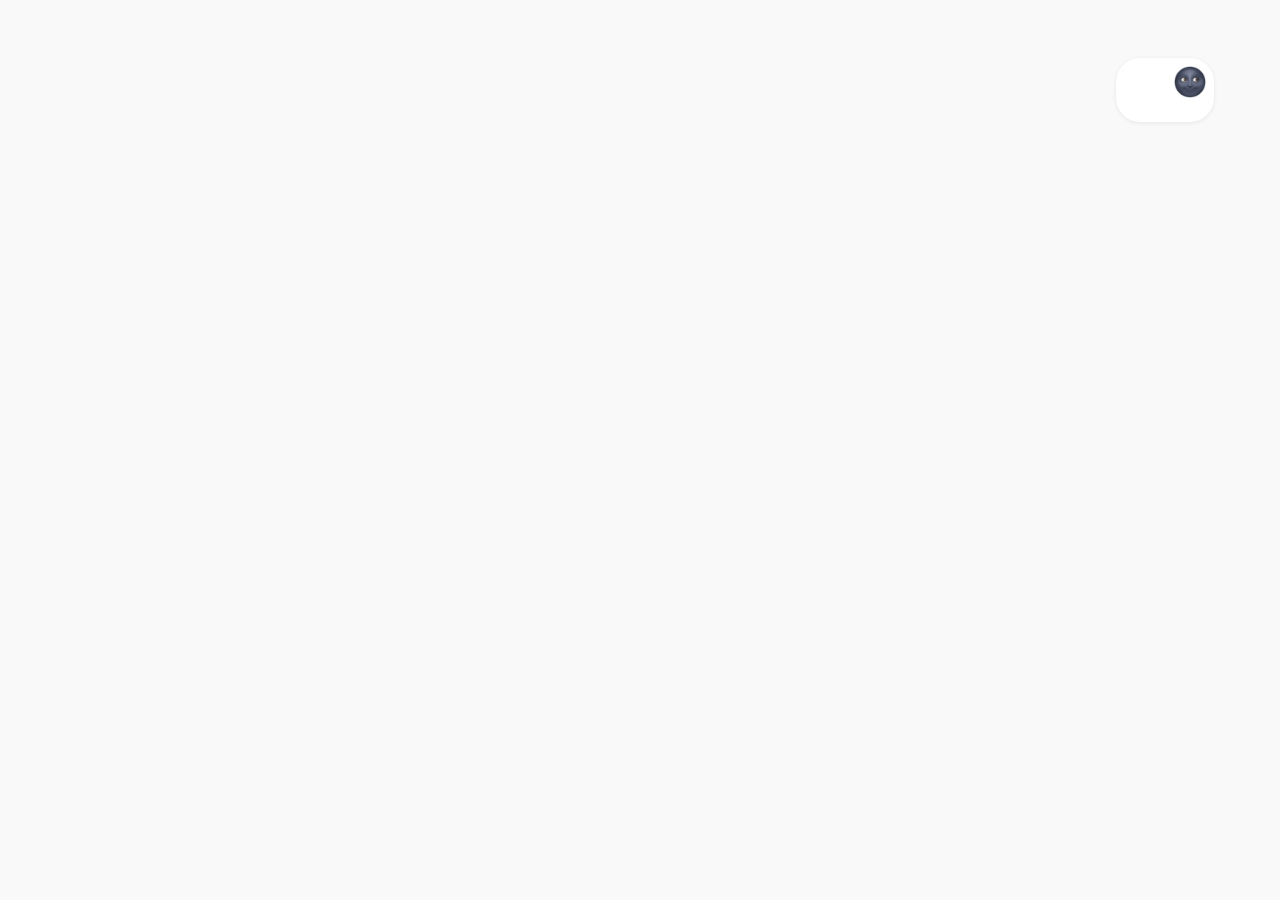
==== index.html @ c833b8cf "update asset url" ====
<!DOCTYPE html>
<html>

<head>
<meta name="viewport" content="width=device-width, initial-scale=1">
<script type="text/javascript" src="hello.js"></script>
<link rel="stylesheet" href="styles.css">
<link rel="icon" type="image/x-icon" src="assets/favicon.ico"/>
</head>

<body>


<div class="toggle"><img src="https://veronicaandrd.github.io/hello/assets/newmoon.png" class="newmoon"></div>


</body>
</html>
---- styles.css ----
body {
    background-color: #f9f9f9;
}

.toggle {
    position: relative;
    margin-top: 58px;
    margin-right: 58px;
    margin-left: auto;
    height: 48px;
    width: 82px;
    border-radius: 24px;
    padding: 8px;
    background-color: #ffffff;
    box-shadow: 0 1px 4px #00000014;
}

.newmoon {
    position: absolute;
    height: 32px;
    width: 32px;
    right: 8px;
}

.fullmoon {
    position: absolute;
    height: 32px;
    width: 32px;
    left: 8px;
}
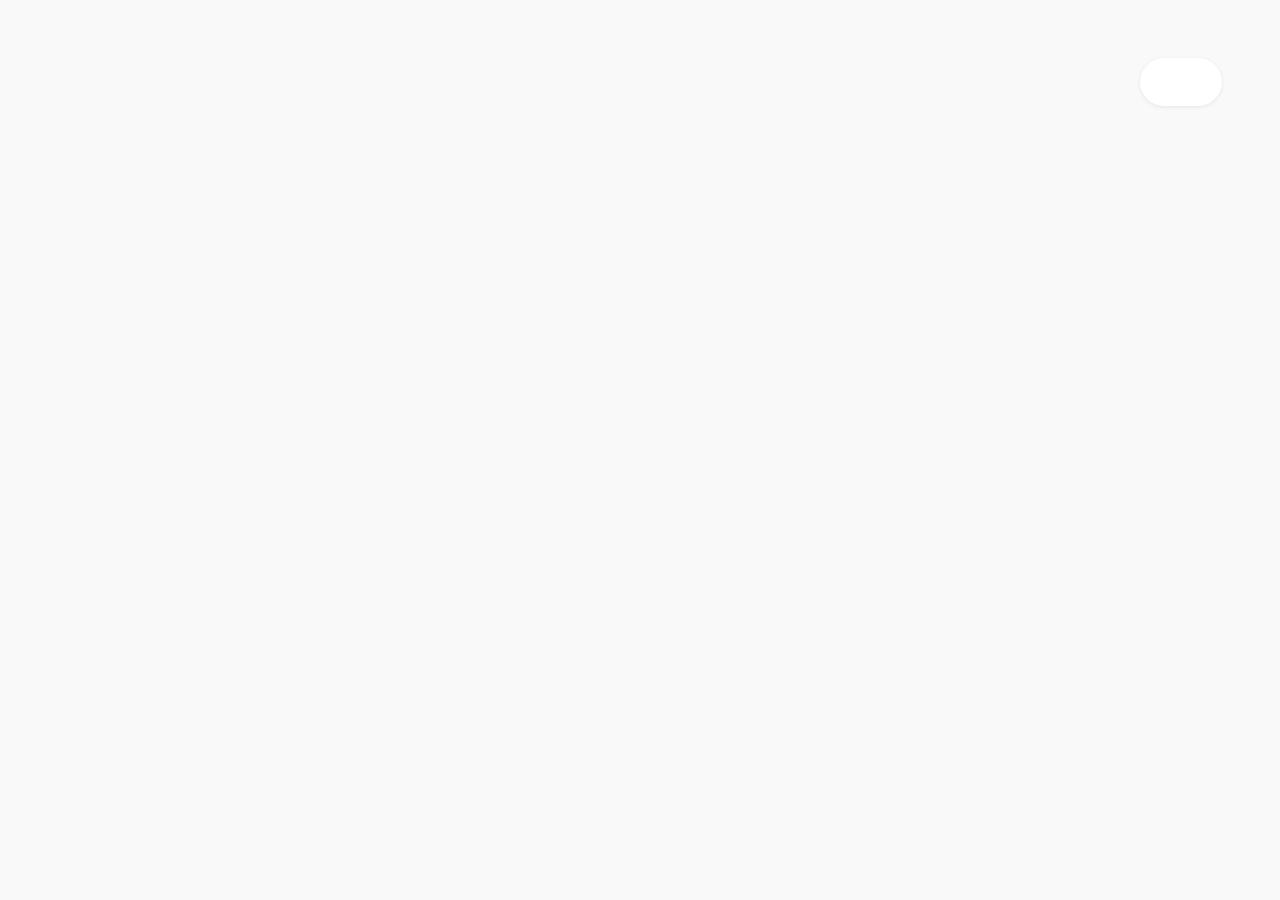
==== commit 441744b2: "add theme switch.html" ====
--- a/index.html
+++ b/index.html
@@ -1,5 +1,5 @@
 <!DOCTYPE html>
-<html>
+<html data-theme="light">
 
 <head>
 <meta name="viewport" content="width=device-width, initial-scale=1">
@@ -11,8 +11,49 @@
 <body>
 
 
-<div class="toggle"><img src="https://veronicaandrd.github.io/hello/assets/newmoon.png" class="newmoon"></div>
+<div data-theme-toggle class="toggle">
+    <div class="moon"></div>
+</div>
+  
+
+<script>
+  function calculateSettingAsThemeString({ localStorageTheme }) {
+  return localStorageTheme !== null ? localStorageTheme : "light";
+}
 
 
+function updateThemeOnHtmlEl({ theme }) {
+  document.querySelector("html").setAttribute("data-theme", theme);
+
+  const themedEl = document.querySelector(".theme-bg");
+  if (themedEl) {
+    const bgUrl = theme === "dark"
+      ? "url('/images/dark-background.jpg')"
+      : "url('/images/light-background.jpg')";
+    themedEl.style.backgroundImage = bgUrl;
+  }
+}
+
+
+const button = document.querySelector("[data-theme-toggle]");
+const localStorageTheme = localStorage.getItem("theme");
+
+
+let currentThemeSetting = calculateSettingAsThemeString({ localStorageTheme });
+
+
+updateThemeOnHtmlEl({ theme: currentThemeSetting });
+
+
+button.addEventListener("click", () => {
+  const newTheme = currentThemeSetting === "dark" ? "light" : "dark";
+
+  localStorage.setItem("theme", newTheme);
+  updateThemeOnHtmlEl({ theme: newTheme });
+
+  currentThemeSetting = newTheme;
+});
+
+  </script>
 </body>
 </html>
--- a/styles.css
+++ b/styles.css
@@ -3,14 +3,12 @@
 }
 
 .toggle {
-    position: relative;
-    margin-top: 58px;
-    margin-right: 58px;
-    margin-left: auto;
+    position: absolute;
+    top: 58px;
+    right: 58px;
     height: 48px;
     width: 82px;
     border-radius: 24px;
-    padding: 8px;
     background-color: #ffffff;
     box-shadow: 0 1px 4px #00000014;
 }
@@ -19,12 +17,19 @@
     position: absolute;
     height: 32px;
     width: 32px;
-    right: 8px;
+    margin: 8px;
+    right: 0;
 }
 
 .fullmoon {
     position: absolute;
     height: 32px;
     width: 32px;
-    left: 8px;
-}+    margin: 8px;
+    left: 0;
+}
+
+.newmoon:hover, .fullmoon:hover {
+    -webkit-transform: scaleX(-1);
+    transform: scaleX(-1);
+}
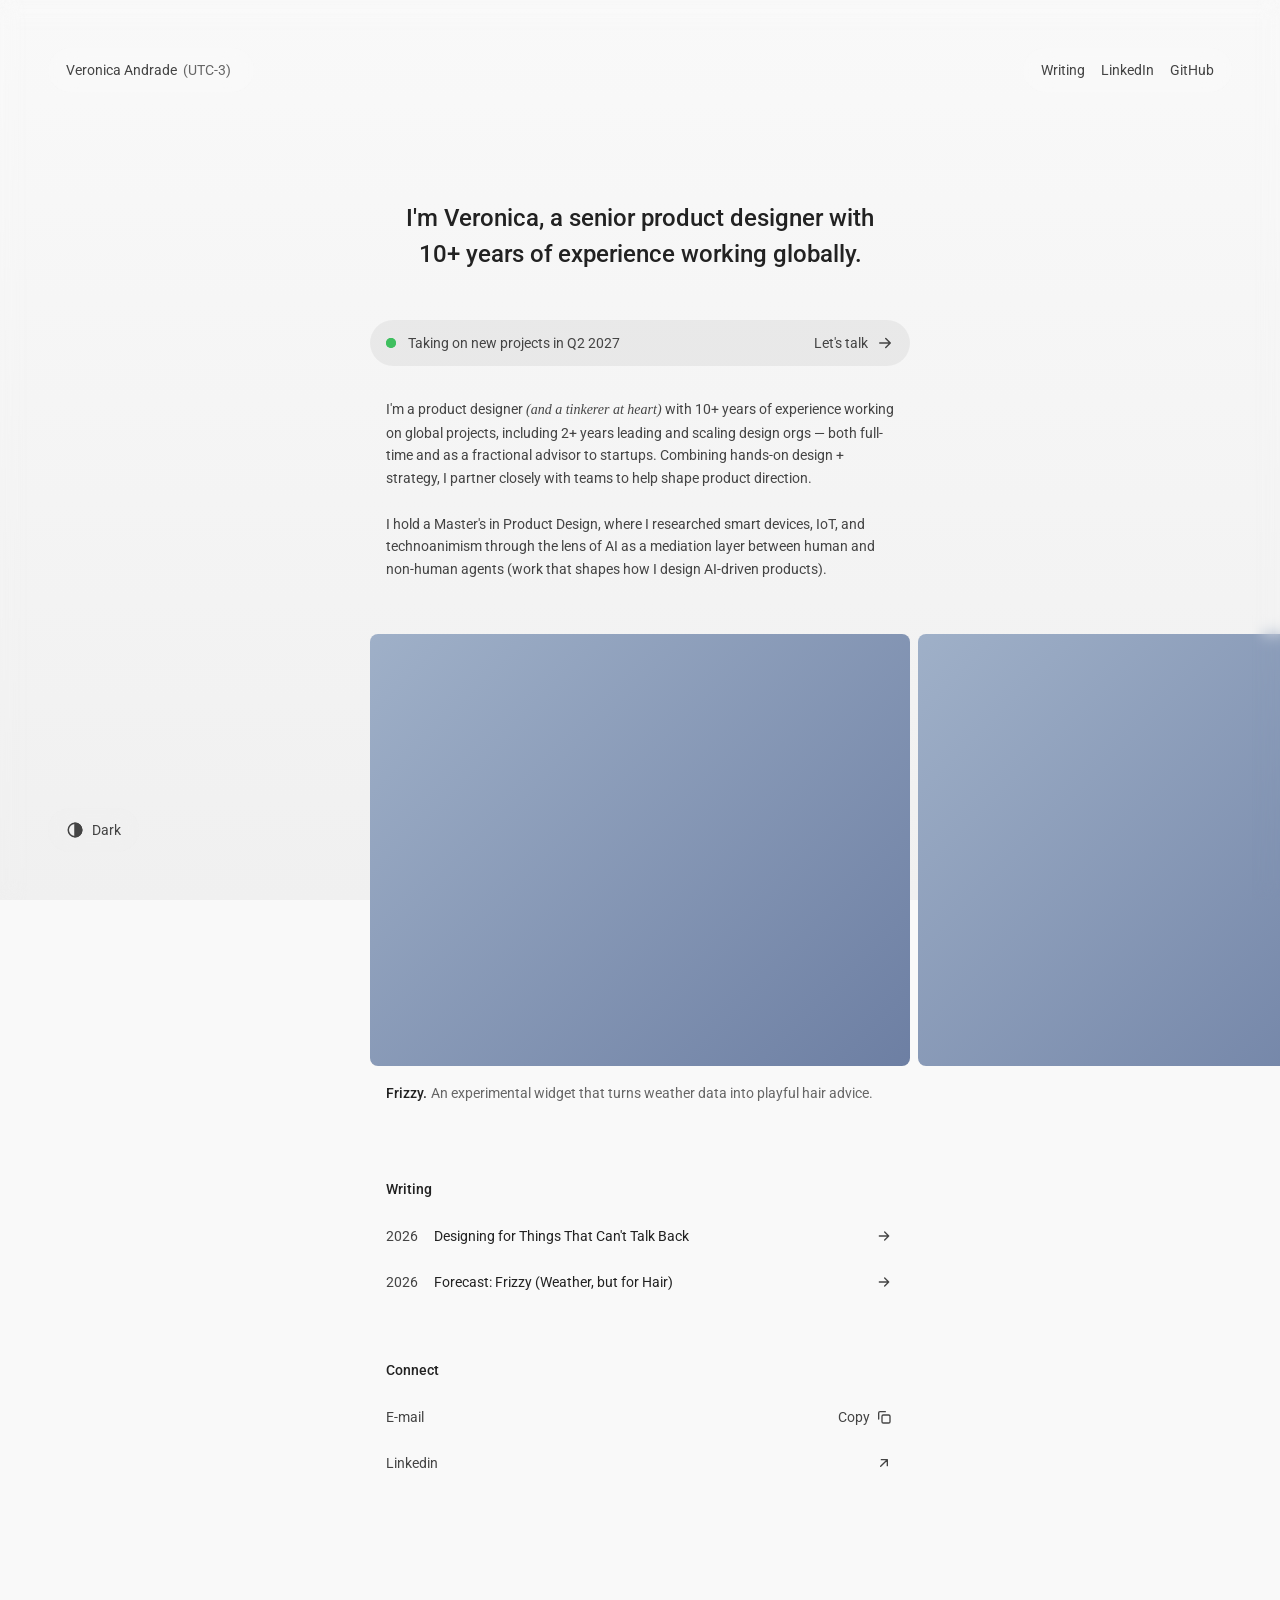
==== commit ed27d1a4: "Update repo" ====
--- a/index.html
+++ b/index.html
@@ -1,59 +1,124 @@
 <!DOCTYPE html>
-<html data-theme="light">
-
+<html lang="en" data-theme="light">
 <head>
-<meta name="viewport" content="width=device-width, initial-scale=1">
-<script type="text/javascript" src="hello.js"></script>
-<link rel="stylesheet" href="styles.css">
-<link rel="icon" type="image/x-icon" src="assets/favicon.ico"/>
+<meta charset="UTF-8">
+<meta name="viewport" content="width=device-width, initial-scale=1, viewport-fit=cover">
+<title>Veronica Andrade — Senior Product Designer</title>
+<link rel="preconnect" href="https://fonts.googleapis.com">
+<link rel="preconnect" href="https://fonts.gstatic.com" crossorigin>
+<link href="https://fonts.googleapis.com/css2?family=Roboto:ital,wght@0,400;0,500;0,700;1,400&display=swap" rel="stylesheet">
+<link rel="stylesheet" href="css/styles.css">
+<script>try{var t=localStorage.getItem("theme");if(t)document.documentElement.dataset.theme=t}catch(e){}</script>
 </head>
-
 <body>
 
+<div class="edge t"></div><div class="edge l"></div><div class="edge r"></div>
 
-<div data-theme-toggle class="toggle">
-    <div class="moon"></div>
+<!-- Fixed header -->
+<div class="pill pill-name reveal" style="--i:0">
+  <a href="/" id="home" aria-label="Veronica Andrade — home">Veronica Andrade</a>
+  <span class="tz" tabindex="0" aria-label="Local time in UTC-3">
+    <span class="utc">(UTC-3)</span><span class="time" id="time">--:--</span>
+  </span>
 </div>
-  
+<nav class="pill pill-nav reveal" style="--i:0" aria-label="Main">
+  <a href="#writing">Writing</a>
+  <a href="https://www.linkedin.com/in/veronica-andrade-649806123/" target="_blank" rel="noopener">LinkedIn</a>
+  <a href="https://github.com/veronicaandrd" target="_blank" rel="noopener">GitHub</a>
+</nav>
 
-<script>
-  function calculateSettingAsThemeString({ localStorageTheme }) {
-  return localStorageTheme !== null ? localStorageTheme : "light";
-}
+<!-- Fixed footer controls -->
+<div class="pill pill-theme reveal" style="--i:6">
+  <button id="theme" type="button" aria-label="Switch color theme">
+    <svg width="18" height="18" viewBox="0 0 24 24" fill="none" stroke="currentColor" stroke-width="2"><circle cx="12" cy="12" r="9"/><path d="M12 3a9 9 0 0 1 0 18z" fill="currentColor"/></svg>
+    <span id="theme-label">Dark</span>
+  </button>
+</div>
+<div class="pill pill-top" id="top">
+  <button type="button" id="top-btn">Top
+    <svg width="16" height="16" viewBox="0 0 24 24" fill="none" stroke="currentColor" stroke-width="2" stroke-linecap="round" stroke-linejoin="round"><path d="M12 19V5M5 12l7-7 7 7"/></svg>
+  </button>
+</div>
 
+<main>
+  <div class="col">
+    <h2 class="reveal" style="--i:1">I'm Veronica, a senior product designer with 10+ years of experience working globally.</h1>
 
-function updateThemeOnHtmlEl({ theme }) {
-  document.querySelector("html").setAttribute("data-theme", theme);
+    <a class="banner reveal" style="--i:2" href="#contact">
+      <span class="status"><span class="dot"></span>Taking on new projects in Q2 2027</span>
+      <span class="cta">Let's talk
+        <svg width="18" height="18" viewBox="0 0 24 24" fill="none" stroke="currentColor" stroke-width="2" stroke-linecap="round" stroke-linejoin="round"><path d="M5 12h14M13 6l6 6-6 6"/></svg>
+      </span>
+    </a>
 
-  const themedEl = document.querySelector(".theme-bg");
-  if (themedEl) {
-    const bgUrl = theme === "dark"
-      ? "url('/images/dark-background.jpg')"
-      : "url('/images/light-background.jpg')";
-    themedEl.style.backgroundImage = bgUrl;
-  }
-}
+    <div class="intro inset reveal" style="--i:3">
+      <p>I'm a product designer <em>(and a tinkerer at heart)</em> with 10+ years of experience working on global projects, including 2+ years leading and scaling design orgs — both full-time and as a fractional advisor to startups. Combining hands-on design + strategy, I partner closely with teams to help shape product direction.</p>
+      <p>I hold a Master's in Product Design, where I researched smart devices, IoT, and technoanimism through the lens of AI as a mediation layer between human and non-human agents (work that shapes how I design AI-driven products).</p>
+    </div>
+  </div>
 
+  <div class="carousel reveal" style="--i:4">
+    <div class="track" id="track">
+      <figure class="slide" style="--w:455px"
+        data-title="Frizzy."
+        data-caption="An experimental widget that turns weather data into playful hair advice.">
+        <video src="assets/frizzy02.mp4" autoplay muted loop playsinline></video>
+      </figure>
+      <figure class="slide" style="--w:496px"
+        data-title="Basilio."
+        data-caption="Exploring technoanimism through AI-mediated smart devices.">
+        <video src="assets/basilio02.mp4" autoplay muted loop playsinline></video>
+      </figure>
+      <figure class="slide" style="--w:520px"
+        data-title="IBM."
+        data-caption="Unlocking revenue potential with AI-Powered deal insights.">
+        <video src="assets/enterprise01.mp4" autoplay muted loop playsinline></video>
+      </figure>
+      <figure class="slide" style="--w:520px"
+        data-title="Domotica."
+        data-caption="A research-driven exploration of sustainable home energy.">
+        <img src="assets/glass.png"></video>
+      </figure>
+      <figure class="slide" style="--w:520px"
+        data-title="A Prompt a Day."
+        data-caption="Daily guided journaling, one prompt at a time.">
+        <img src="assets/prompts.png"></video>
+      </figure>
+    </div>
+    <div class="col inset">
+      <p class="caption" id="caption" aria-live="polite"></p>
+    </div>
+  </div>
 
-const button = document.querySelector("[data-theme-toggle]");
-const localStorageTheme = localStorage.getItem("theme");
+  <div class="col">
+    <section class="block reveal" style="--i:5" id="writing">
+      <h3 class="inset">Writing</h3>
+      <a class="row" href="./writing/designing-for-things-that-cant-talk-back.html">
+        <span class="l"><i>2026</i>Designing for Things That Can't Talk Back</span>
+        <span class="r"><svg viewBox="0 0 24 24" fill="none" stroke="currentColor" stroke-width="2" stroke-linecap="round" stroke-linejoin="round"><path d="M5 12h14M13 6l6 6-6 6"/></svg></span>
+      </a>
+      <a class="row" href="./writing/forecast-frizzy-weather-but-for-hair.html">
+        <span class="l"><i>2026</i>Forecast: Frizzy (Weather, but for Hair)</span>
+        <span class="r"><svg viewBox="0 0 24 24" fill="none" stroke="currentColor" stroke-width="2" stroke-linecap="round" stroke-linejoin="round"><path d="M5 12h14M13 6l6 6-6 6"/></svg></span>
+      </a>
+    </section>
 
+    <section class="block reveal" style="--i:5" id="contact">
+      <h3 class="inset">Connect</h3>
+      <button class="row" type="button" id="copy" data-email="veronicaandrd@gmail.com">
+        <span>E-mail</span>
+        <span class="r"><span id="copy-label">Copy</span>
+          <svg id="copy-icon" viewBox="0 0 24 24" fill="none" stroke="currentColor" stroke-width="2" stroke-linecap="round" stroke-linejoin="round"><rect x="9" y="9" width="12" height="12" rx="2"/><path d="M4 15V6a2 2 0 0 1 2-2h8"/></svg>
+        </span>
+      </button>
+      <a class="row ext" href="https://www.linkedin.com/in/veronica-andrade-649806123/" target="_blank" rel="noopener">
+        <span>Linkedin</span>
+        <span class="r"><svg viewBox="0 0 24 24" fill="none" stroke="currentColor" stroke-width="2" stroke-linecap="round" stroke-linejoin="round"><path d="M7 17 17 7M8 7h9v9"/></svg></span>
+      </a>
+    </section>
+  </div>
+</main>
 
-let currentThemeSetting = calculateSettingAsThemeString({ localStorageTheme });
-
-
-updateThemeOnHtmlEl({ theme: currentThemeSetting });
-
-
-button.addEventListener("click", () => {
-  const newTheme = currentThemeSetting === "dark" ? "light" : "dark";
-
-  localStorage.setItem("theme", newTheme);
-  updateThemeOnHtmlEl({ theme: newTheme });
-
-  currentThemeSetting = newTheme;
-});
-
-  </script>
+<script src="js/main.js" defer></script>
 </body>
 </html>
--- a/css/styles.css
+++ b/css/styles.css
@@ -0,0 +1,849 @@
+:root {
+  --col: 540px;
+  --gutter: max(16px, calc((100vw - var(--col)) / 2));
+  --bg1: #f9f9f9;
+  --bg2: #f0f0f0;
+  --text: #444444;
+  --strong: #222222;
+  --muted: #666666;
+  --code: #6f6f6f;
+  --border: #e2e2e2;
+  --pill: rgba(249, 249, 249, .5);
+  --pill2: rgba(240, 240, 240, .5);
+  --hover: rgba(0, 0, 0, .05);
+  --banner: rgba(0, 0, 0, .02);
+  --green: #3fbf5f;
+  --ease: cubic-bezier(.22, .8, .3, 1);
+}
+
+:root[data-theme="dark"] {
+  --bg1: #1d1d1d;
+  --bg2: #111;
+  --text: #DDDDDD;
+  --strong: #f9f9f9;
+  --muted: #8f8f8f;
+  --code: #aaaaaa;
+  --border: #444444;
+  --pill: rgba(30, 30, 30, .5);
+  --pill2: rgba(17, 17, 17, .5);
+  --hover: rgba(255, 255, 255, .05);
+  --banner: rgba(255, 255, 255, .05);
+}
+
+* {
+  box-sizing: border-box;
+  margin: 0;
+  padding: 0
+}
+
+html {
+  font-size: 14px;
+  scroll-behavior: smooth;
+  -webkit-text-size-adjust: 100%
+}
+
+body {
+  font-family: 'Roboto', system-ui, sans-serif;
+  font-size: 14px;
+  line-height: 1.6;
+  color: var(--text);
+  background: linear-gradient(180deg, var(--bg1) 0%, var(--bg2) 100%) fixed;
+  background-color: var(--bg1);
+  overflow-x: hidden;
+  transition: background-color .3s, color .3s;
+}
+
+a {
+  color: inherit;
+  text-decoration: none
+}
+
+button {
+  font: inherit;
+  color: inherit;
+  background: none;
+  border: 0;
+  cursor: pointer
+}
+
+strong,
+b {
+  font-weight: 500;
+  color: var(--strong)
+}
+
+:focus-visible {
+  outline: 2px solid var(--strong);
+  outline-offset: 2px
+}
+
+svg {
+  flex: none;
+  transition: transform .25s var(--ease)
+}
+
+/* ---------- Fixed pills ---------- */
+.pill {
+  position: fixed;
+  z-index: 50;
+  display: flex;
+  align-items: center;
+  gap: 4px;
+  padding: 11px 18px;
+  border-radius: 999px;
+  background: var(--pill);
+  -webkit-backdrop-filter: blur(14px);
+  backdrop-filter: blur(14px);
+}
+
+.pill a,
+.pill button,
+.pill .tz {
+  transition: none;
+}
+
+.pill a:hover,
+.pill button:hover {
+  color: var(--muted);
+}
+
+.pill-name {
+  top: calc(48px + env(safe-area-inset-top, 0px));
+  left: calc(48px + env(safe-area-inset-left, 0px));
+  padding-right: 12px
+}
+
+.pill-name a {
+  margin-right: -4px
+}
+
+.pill-nav {
+  top: calc(48px + env(safe-area-inset-top, 0px));
+  right: calc(48px + env(safe-area-inset-right, 0px));
+  gap: 16px;
+}
+
+.pill-theme {
+  bottom: calc(48px + env(safe-area-inset-bottom, 0px));
+  left: calc(48px + env(safe-area-inset-left, 0px));
+  background-color: var(--pill2);
+  -webkit-backdrop-filter: blur(14px);
+  backdrop-filter: blur(14px);
+}
+
+.pill-theme button {
+  display: flex;
+  align-items: center;
+  gap: 8px
+}
+
+.pill-top {
+  bottom: calc(48px + env(safe-area-inset-bottom, 0px));
+  right: calc(48px + env(safe-area-inset-right, 0px));
+  opacity: 0;
+  visibility: hidden;
+  transform: translateY(8px);
+  transition: opacity .3s, transform .3s var(--ease), visibility .3s;
+  background-color: var(--pill2);
+  -webkit-backdrop-filter: blur(14px);
+  backdrop-filter: blur(14px);
+  z-index: 0;
+}
+
+.pill-top.show {
+  opacity: 1;
+  visibility: visible;
+  transform: none
+}
+
+.pill-top button {
+  display: flex;
+  align-items: center;
+  gap: 6px
+}
+
+.pill-top button:hover svg {
+  transform: translateY(-2px)
+}
+
+/* UTC label swaps to local time on hover */
+.tz {
+  display: inline-grid;
+  color: var(--muted);
+  cursor: default;
+  padding-left: 6px
+}
+
+.tz span {
+  grid-area: 1/1;
+  transition: opacity .2s, filter .2s
+}
+
+.tz .time {
+  opacity: 0;
+  filter: blur(4px);
+  color: var(--muted);
+}
+
+.tz:hover .time,
+.tz:focus .time {
+  opacity: 1;
+  filter: none
+}
+
+.tz:hover .utc,
+.tz:focus .utc {
+  opacity: 0;
+  filter: blur(4px)
+}
+
+/* Blurred page edges */
+.edge {
+  position: fixed;
+  top: 0;
+  bottom: 0;
+  width: 28px;
+  z-index: 40;
+  pointer-events: none;
+  -webkit-backdrop-filter: blur(8px);
+  backdrop-filter: blur(8px);
+}
+
+.edge.l {
+  left: 0;
+  -webkit-mask-image: linear-gradient(to right, #000, transparent);
+  mask-image: linear-gradient(to right, #000, transparent)
+}
+
+.edge.r {
+  right: 0;
+  -webkit-mask-image: linear-gradient(to left, #000, transparent);
+  mask-image: linear-gradient(to left, #000, transparent)
+}
+
+/* ---------- Layout ---------- */
+main {
+  padding-top: 200px;
+  padding-bottom: 140px
+}
+
+.col {
+  width: var(--col);
+  max-width: calc(100% - 32px);
+  margin-inline: auto
+}
+
+.inset {
+  padding-inline: 16px
+}
+
+h2 {
+  font-size: 24px;
+  font-weight: 500;
+  line-height: 1.5;
+  text-align: center;
+  color: var(--strong);
+  max-width: 480px;
+  margin: 0 auto 48px;
+}
+
+h1 b {
+  color: var(--strong);
+  font-weight: 700
+}
+
+.intro p+p {
+  margin-top: 24px
+}
+
+.intro {
+  margin-top: 32px
+}
+
+/* Banner */
+.banner {
+  display: flex;
+  align-items: center;
+  justify-content: space-between;
+  gap: 12px;
+  padding: 12px 16px;
+  border-radius: 999px;
+  background: var(--hover);
+  transition: background .2s, transform .3s var(--ease);
+}
+
+.banner:hover {
+  background: var(--banner)
+}
+
+.banner:hover .cta {
+  transform: translateX(4px)
+}
+
+.banner .cta {
+  display: flex;
+  align-items: center;
+  gap: 8px;
+  white-space: nowrap;
+  transition: transform .25s var(--ease)
+}
+
+.status {
+  display: flex;
+  align-items: center;
+  gap: 12px
+}
+
+.dot {
+  position: relative;
+  width: 10px;
+  height: 10px;
+  border-radius: 50%;
+  background: var(--green)
+}
+
+.dot::after {
+  content: "";
+  position: absolute;
+  inset: 0;
+  border-radius: 50%;
+  background: var(--green);
+  animation: pulse 1.8s ease-out infinite;
+}
+
+@keyframes pulse {
+  0% {
+    transform: scale(1);
+    opacity: .7
+  }
+
+  100% {
+    transform: scale(3.2);
+    opacity: 0
+  }
+}
+
+/* Carousel */
+.carousel {
+  margin-top: 54px
+}
+
+.track {
+  display: flex;
+  gap: 8px;
+  height: 432px;
+  overflow-x: auto;
+  overflow-y: hidden;
+  padding-inline: var(--gutter);
+  scroll-snap-type: x proximity;
+  scroll-padding-inline: var(--gutter);
+  scrollbar-width: none;
+  -webkit-overflow-scrolling: touch;
+}
+
+.track::-webkit-scrollbar {
+  display: none
+}
+
+.slide {
+  flex: none;
+  width: 540px;
+  height: 100%;
+  border-radius: 8px;
+  overflow: hidden;
+  scroll-snap-align: start;
+  background: linear-gradient(135deg, #9fb0c8, #6d7fa3);
+}
+
+.slide img,
+.slide video {
+  width: 100%;
+  height: 100%;
+  object-fit: cover;
+  display: block
+}
+
+.caption {
+  margin-top: 16px;
+  color: var(--muted);
+  min-height: 3em;
+  transition: opacity .25s, filter .25s, transform .25s var(--ease);
+}
+
+.caption.swap {
+  opacity: 0;
+  filter: blur(5px);
+  transform: translateY(4px)
+}
+
+.caption b {
+  margin-right: 1px;
+}
+
+/* Lists */
+section.block {
+  margin-top: 54px
+}
+
+.block h3 {
+  font-size: 14px;
+  font-weight: 500;
+  color: var(--strong);
+  margin-bottom: 12px
+}
+
+.row {
+  display: flex;
+  align-items: center;
+  justify-content: space-between;
+  gap: 16px;
+  padding: 12px 18px 12px 16px;
+  border-radius: 32px;
+  width: 100%;
+  text-align: left;
+  transition: background .2s;
+}
+
+.row:hover {
+  background: var(--hover)
+}
+
+.row:hover .r {
+  transform: translateX(4px)
+}
+
+.row .l {
+  display: flex;
+  gap: 16px;
+  color: var(--strong)
+}
+
+.row .l i {
+  font-style: normal;
+  color: var(--text);
+  font-weight: 400
+}
+
+.row .r {
+  display: flex;
+  align-items: center;
+  gap: 6px;
+  transition: transform .25s var(--ease)
+}
+
+.row .r svg {
+  width: 16px;
+  height: 16px
+}
+
+/* Attention cue for the Contact section after the banner is clicked */
+#contact {
+  position: relative;
+  isolation: isolate
+}
+
+#contact::before {
+  content: "";
+  position: absolute;
+  inset: -12px -6px -8px;
+  z-index: -1;
+  border-radius: 18px;
+  background: var(--bg1);
+  opacity: 0;
+  pointer-events: none;
+}
+
+#contact.flash::before {
+  animation: attention 2s ease-in-out
+}
+
+@keyframes attention {
+  0% {
+    opacity: 1
+  }
+
+  25% {
+    opacity: 1
+  }
+
+  65% {
+    opacity: 1
+  }
+
+  100% {
+    opacity: 0
+  }
+}
+
+/* ---------- Load animation ---------- */
+.reveal {
+  opacity: 0;
+  filter: blur(10px);
+  transform: translateY(14px);
+  animation: in .9s var(--ease) forwards;
+  animation-delay: calc(var(--i, 0) * 90ms + 100ms)
+}
+
+@keyframes in {
+  to {
+    opacity: 1;
+    filter: blur(0);
+    transform: none
+  }
+}
+
+.pill.reveal {
+  animation-name: in-pill
+}
+
+@keyframes in-pill {
+  to {
+    opacity: 1;
+    filter: blur(0);
+    transform: none
+  }
+}
+
+.pill-top.reveal {
+  opacity: 0;
+  animation: none;
+  filter: none;
+  transform: translateY(8px)
+}
+
+.pill-top.reveal.show {
+  opacity: 1;
+  transform: none
+}
+
+@media (prefers-reduced-motion:reduce) {
+  html {
+    scroll-behavior: auto
+  }
+
+  .reveal {
+    animation: none;
+    opacity: 1;
+    filter: none;
+    transform: none
+  }
+
+  .dot::after {
+    animation: none
+  }
+}
+
+/* ---------- Mobile ---------- */
+@media (max-width:640px) {
+
+  .pill-name,
+  .pill-nav {
+    top: calc(12px + env(safe-area-inset-top, 0px))
+  }
+
+  .pill-name {
+    left: 12px;
+    padding: 4px 6px 4px 8px
+  }
+
+  .pill-nav {
+    right: 12px;
+    gap: 0;
+    padding: 4px 4px
+  }
+
+  .pill a,
+  .pill button {
+    padding: 4px 6px
+  }
+
+  .pill-theme {
+    left: 12px;
+    bottom: calc(12px + env(safe-area-inset-bottom, 0px))
+  }
+
+  .pill-top {
+    right: 12px;
+    bottom: calc(12px + env(safe-area-inset-bottom, 0px))
+  }
+
+  main {
+    padding-top: 130px;
+    padding-bottom: 110px
+  }
+
+  h2 {
+    margin-bottom: 36px
+  }
+
+  .track {
+    height: min(357px, 72vw)
+  }
+
+  .edge {
+    width: 14px
+  }
+
+  .slide {
+    width: 100%;
+  }
+  
+  .banner .cta {
+    display: none;
+  }
+
+}
+
+@media (max-width:400px) {
+  .tz {
+    display: none
+  }
+
+  .pill-name a {
+    margin-right: 0
+  }
+}
+
+
+/* ==================
+   ARTICLE PAGES
+   ================== */
+:root {
+  --serif: 'Libre Baskerville', Georgia, serif;
+  --mono:'Roboto Mono',ui-monospace,'SF Mono',Menlo,Consolas,monospace
+}
+
+em {
+  font-family: var(--serif);
+  font-style: italic;
+  font-weight: 400
+}
+
+#writing {
+  scroll-margin-top: 96px
+}
+
+/* Blur at the top edge */
+.edge.t {
+  inset: 0 0 auto 0;
+  width: auto;
+  height: 32px;
+  -webkit-mask-image: linear-gradient(to bottom, #000, transparent);
+  mask-image: linear-gradient(to bottom, #000, transparent);
+}
+
+/* Header */
+.article {
+  padding: 134px 0 140px
+}
+
+.article .col {
+  width: 620px;
+}
+
+.article-head {
+  text-align: center;
+  margin-bottom: 40px
+}
+
+.tag {
+  display: inline-block;
+  padding: 11px 15px;
+  border-radius: 999px;
+  background: var(--banner);
+  transition: background .2s;
+}
+
+.tag:hover {
+  background: var(--hover)
+}
+
+.article h1 {
+  font-size: 32px;
+  font-weight: 500;
+  line-height: 1.3;
+  color: var(--strong);
+  max-width: 420px;
+  margin: 28px auto 16px;
+}
+
+.meta {
+  display: flex;
+  justify-content: center;
+  gap: 8px;
+  color: var(--muted)
+}
+
+/* Body */
+.prose p {
+  padding-inline: 16px;
+  margin-bottom: 25px;
+  line-height: 1.8;
+}
+
+.prose h2 {
+  font-size: 20px;
+  text-align: left;
+  font-weight: 500;
+  color: var(--strong);
+  padding-inline: 16px;
+  margin: 48px 0 24px;
+}
+
+.prose a:not(.back) {
+  text-decoration: underline;
+  text-decoration-color: var(--muted);
+  text-underline-offset: 4px;
+}
+
+.prose a:hover {
+  color: var(--muted);
+  text-decoration: none;
+}
+
+.fig {
+  margin: 0 0 32px
+}
+
+.prose .fig {
+  margin: 40px 0
+}
+
+.fig img,
+.fig video {
+  width: 100%;
+  object-fit: cover;
+  display: block;
+  border-radius: 8px;
+  background: var(--banner);
+}
+
+.fig figcaption {
+  padding: 12px 16px 0;
+  text-align: center;
+  text-wrap: balance;
+  color: var(--muted);
+  font-size: 13px;
+}
+
+/* Code */
+code {
+  font-family: var(--mono);
+  font-size: 13px
+}
+
+code em {
+  font-family: var(--mono);
+}
+
+.prose p code {
+  background: var(--hover);
+  padding: 1px 4px 2px 4px;
+  border-radius: 4px;
+  color: var(--code);
+}
+
+.code {
+  margin: 40px 0;
+  padding: 12px 16px;
+  border-radius: 12px;
+  background: var(--banner);
+  border: 1px solid var(--border);
+  overflow-x: auto;
+  line-height: 1.5;
+  color: var(--code);
+  tab-size: 2;
+}
+
+/* Footnotes */
+.fnref {
+  font-size: .7em;
+  line-height: 0;
+  position: relative;
+  top: -0.1em;
+}
+
+.fnref a {
+  padding: 2px 2px;
+  border-radius: 4px;
+  transition: background .2s
+}
+
+.fnref a:hover {
+  background: var(--hover)
+}
+
+.footnotes {
+  margin-top: 54px;
+  border-top: 1px solid var(--border);
+  padding-top: 48px;
+}
+
+.footnotes h3 {
+  padding-inline: 16px;
+  font-size: 14px;
+  font-weight: 500;
+  color: var (--strong);
+  margin-bottom: 12px;
+}
+
+.footnotes ol {
+  list-style: none
+}
+
+.footnotes li {
+  display: flex;
+  gap: 8px;
+  padding: 8px 14px;
+  border-radius: 10px;
+  color: var(--muted)
+}
+
+.footnotes li sup {
+  font-size: .7em;
+  line-height: 1.9
+}
+
+.footnotes .back {
+  padding: 0 4px;
+  border-radius: 4px;
+  transition: background .2s
+}
+
+.footnotes .back:hover {
+  background: var(--hover)
+}
+
+.footnotes li:target {
+  animation: fn-target 2s ease-in-out
+}
+
+@keyframes fn-target {
+  0% {
+    background-color: transparent
+  }
+
+  12%,
+  65% {
+    background-color: var(--banner)
+  }
+
+  100% {
+    background-color: transparent
+  }
+}
+
+.fnref,
+.footnotes li {
+  scroll-margin-top: 120px
+}
+
+@media (max-width:640px) {
+  .article {
+    padding: 100px 0 110px
+  }
+
+  .article h1 {
+    font-size: 22px
+  }
+}
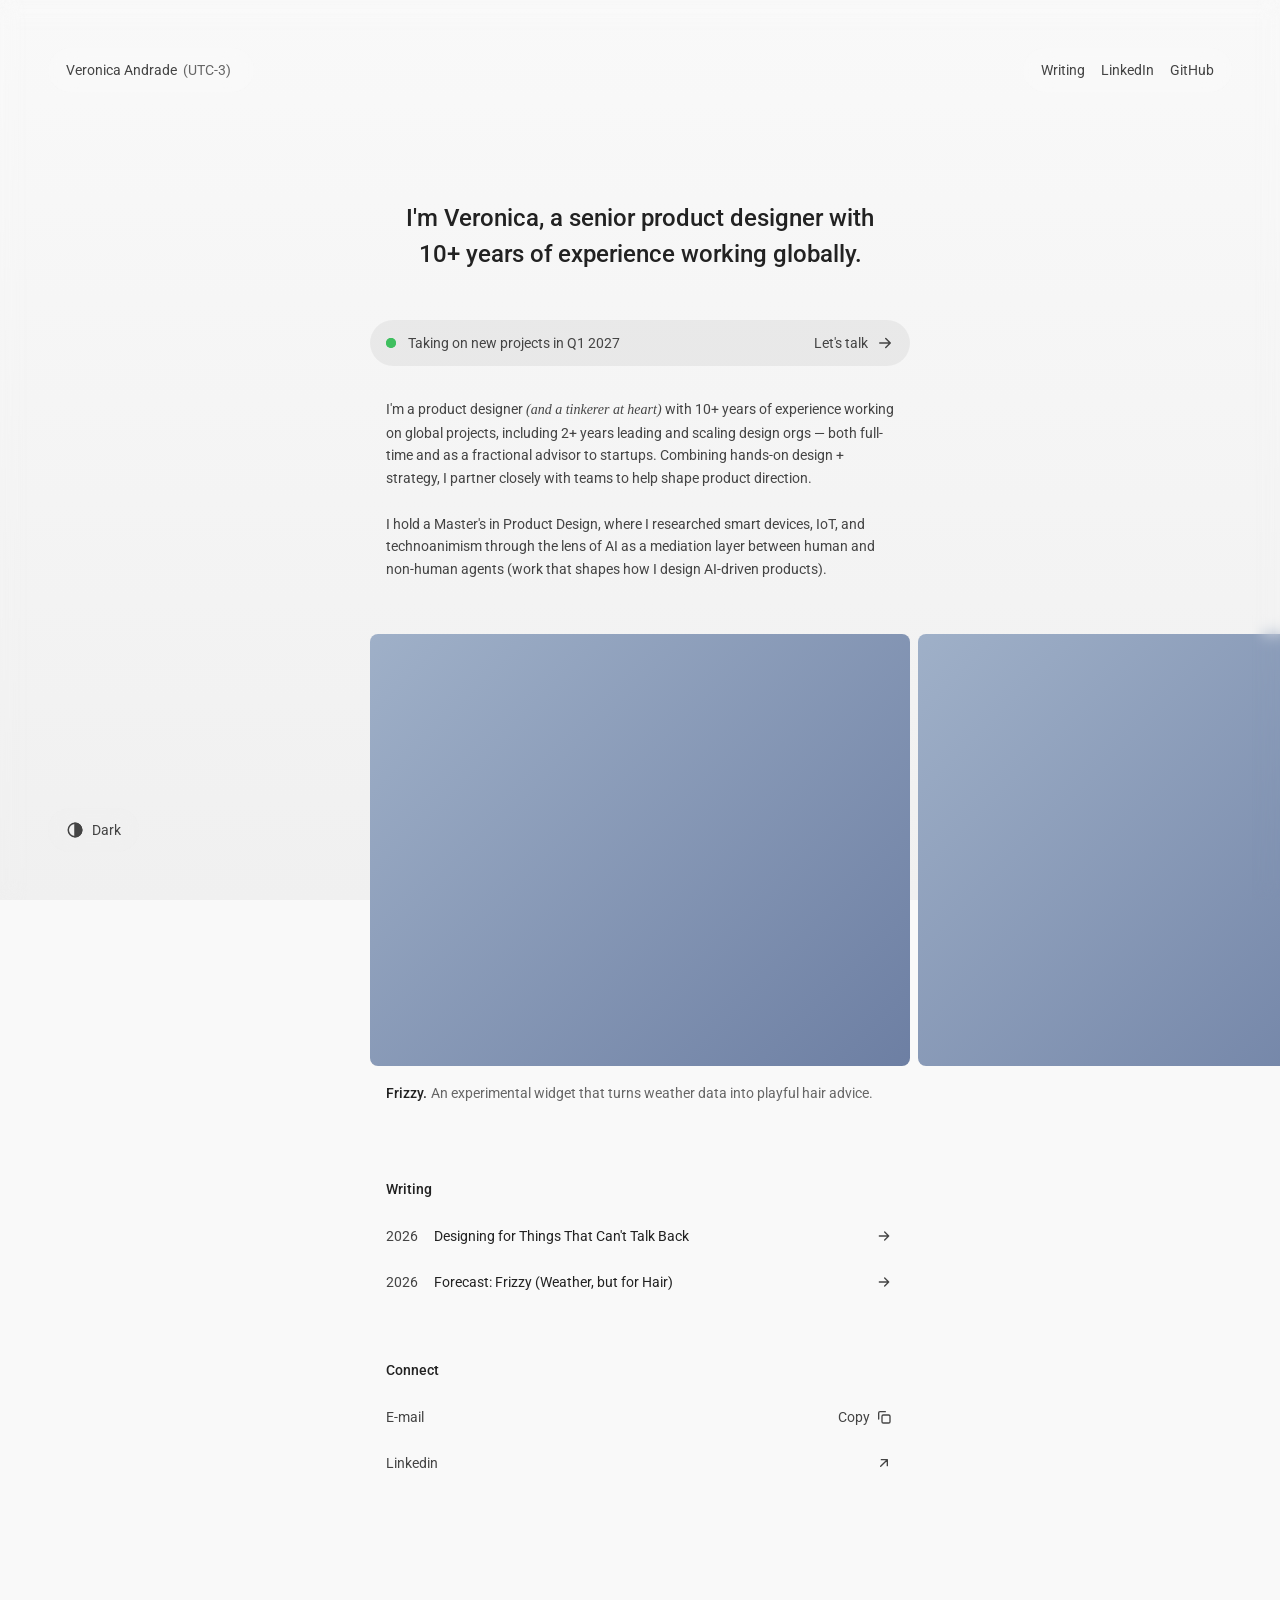
==== commit a980b846: "Update index.html" ====
--- a/index.html
+++ b/index.html
@@ -1,8 +1,18 @@
 <!DOCTYPE html>
 <html lang="en" data-theme="light">
 <head>
+<script async src="https://www.googletagmanager.com/gtag/js?id=G-G5YCJG9SKV"></script>
+<script>
+  window.dataLayer = window.dataLayer || [];
+  function gtag(){dataLayer.push(arguments);}
+  gtag('js', new Date());
+
+  gtag('config', 'G-G5YCJG9SKV');
+</script>  
 <meta charset="UTF-8">
 <meta name="viewport" content="width=device-width, initial-scale=1, viewport-fit=cover">
+<meta property="og:title" content="Veronica Andrade — Senior Product Designer">
+<meta property="og:image" content="https://veronicaandrd.github.io/hello/assets/thumb01.png">
 <title>Veronica Andrade — Senior Product Designer</title>
 <link rel="preconnect" href="https://fonts.googleapis.com">
 <link rel="preconnect" href="https://fonts.gstatic.com" crossorigin>
@@ -45,7 +55,7 @@
     <h2 class="reveal" style="--i:1">I'm Veronica, a senior product designer with 10+ years of experience working globally.</h1>
 
     <a class="banner reveal" style="--i:2" href="#contact">
-      <span class="status"><span class="dot"></span>Taking on new projects in Q2 2027</span>
+      <span class="status"><span class="dot"></span>Taking on new projects in Q1 2027</span>
       <span class="cta">Let's talk
         <svg width="18" height="18" viewBox="0 0 24 24" fill="none" stroke="currentColor" stroke-width="2" stroke-linecap="round" stroke-linejoin="round"><path d="M5 12h14M13 6l6 6-6 6"/></svg>
       </span>
